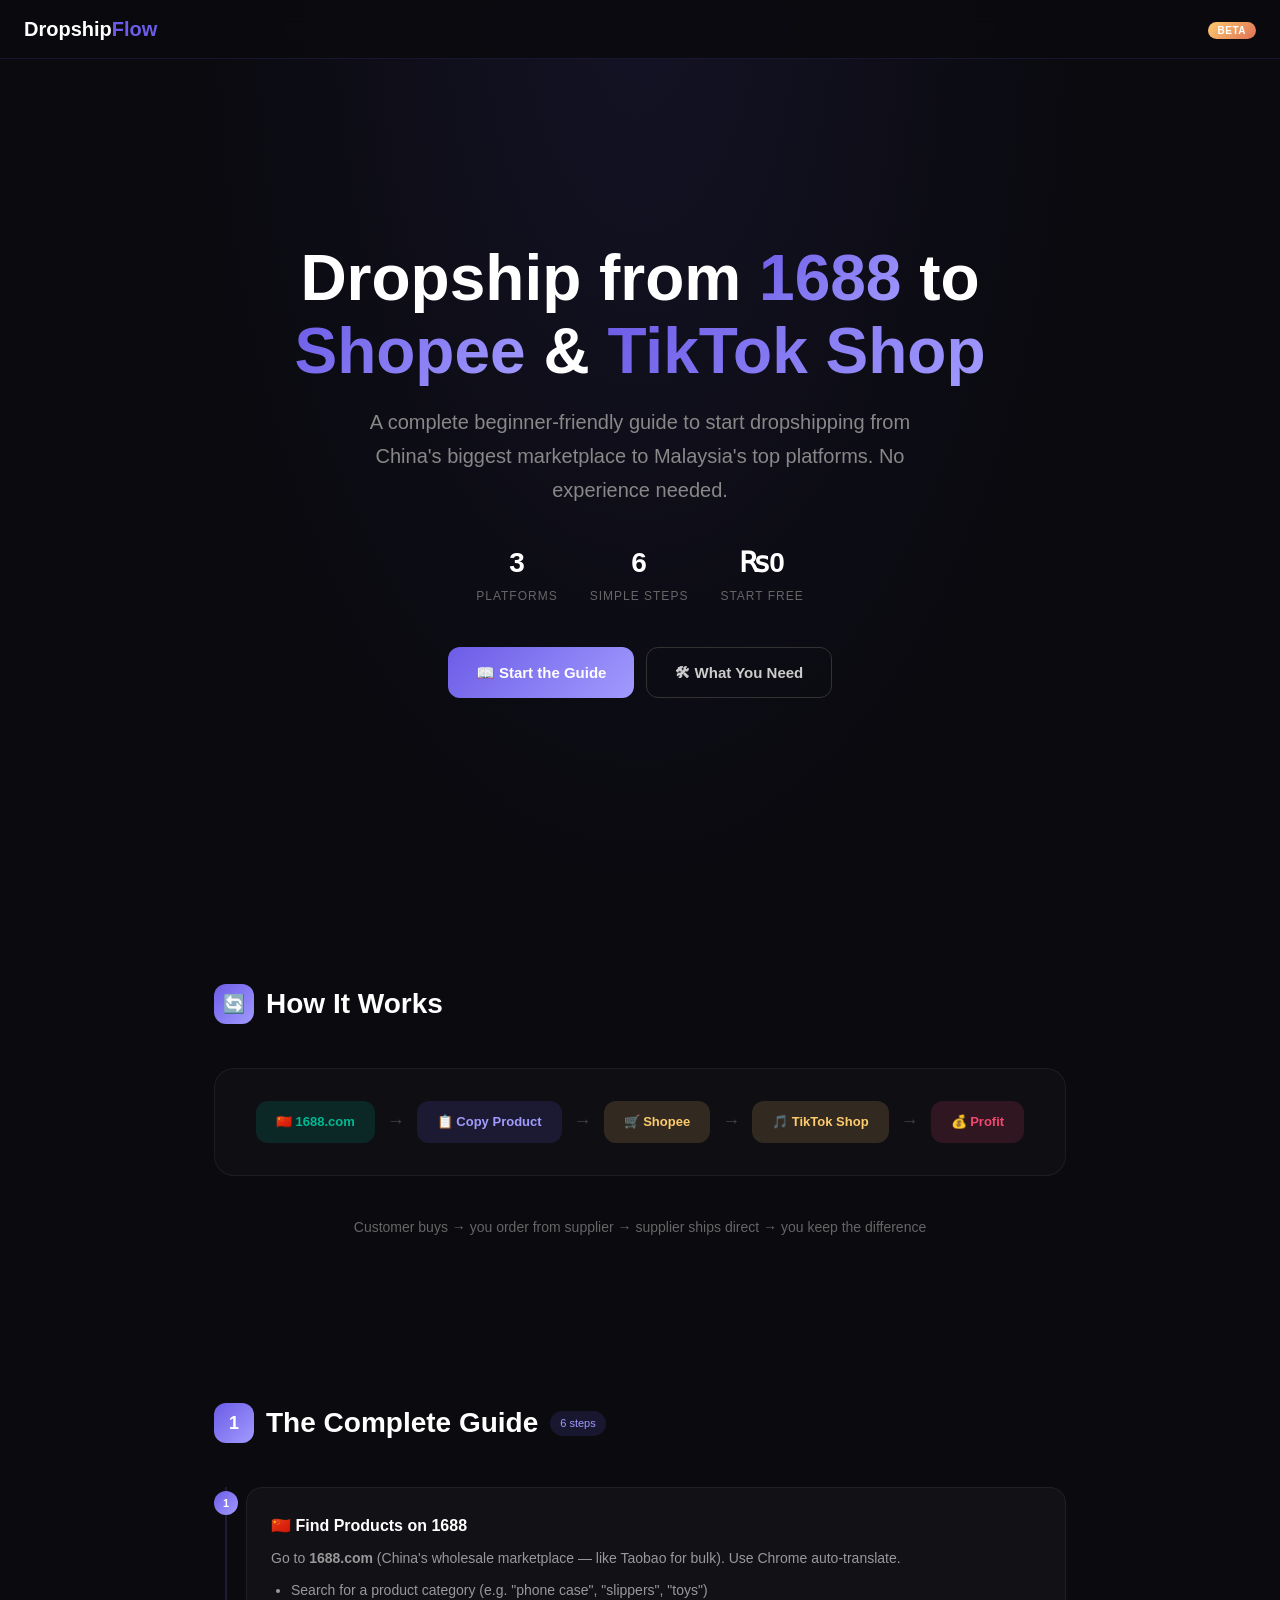
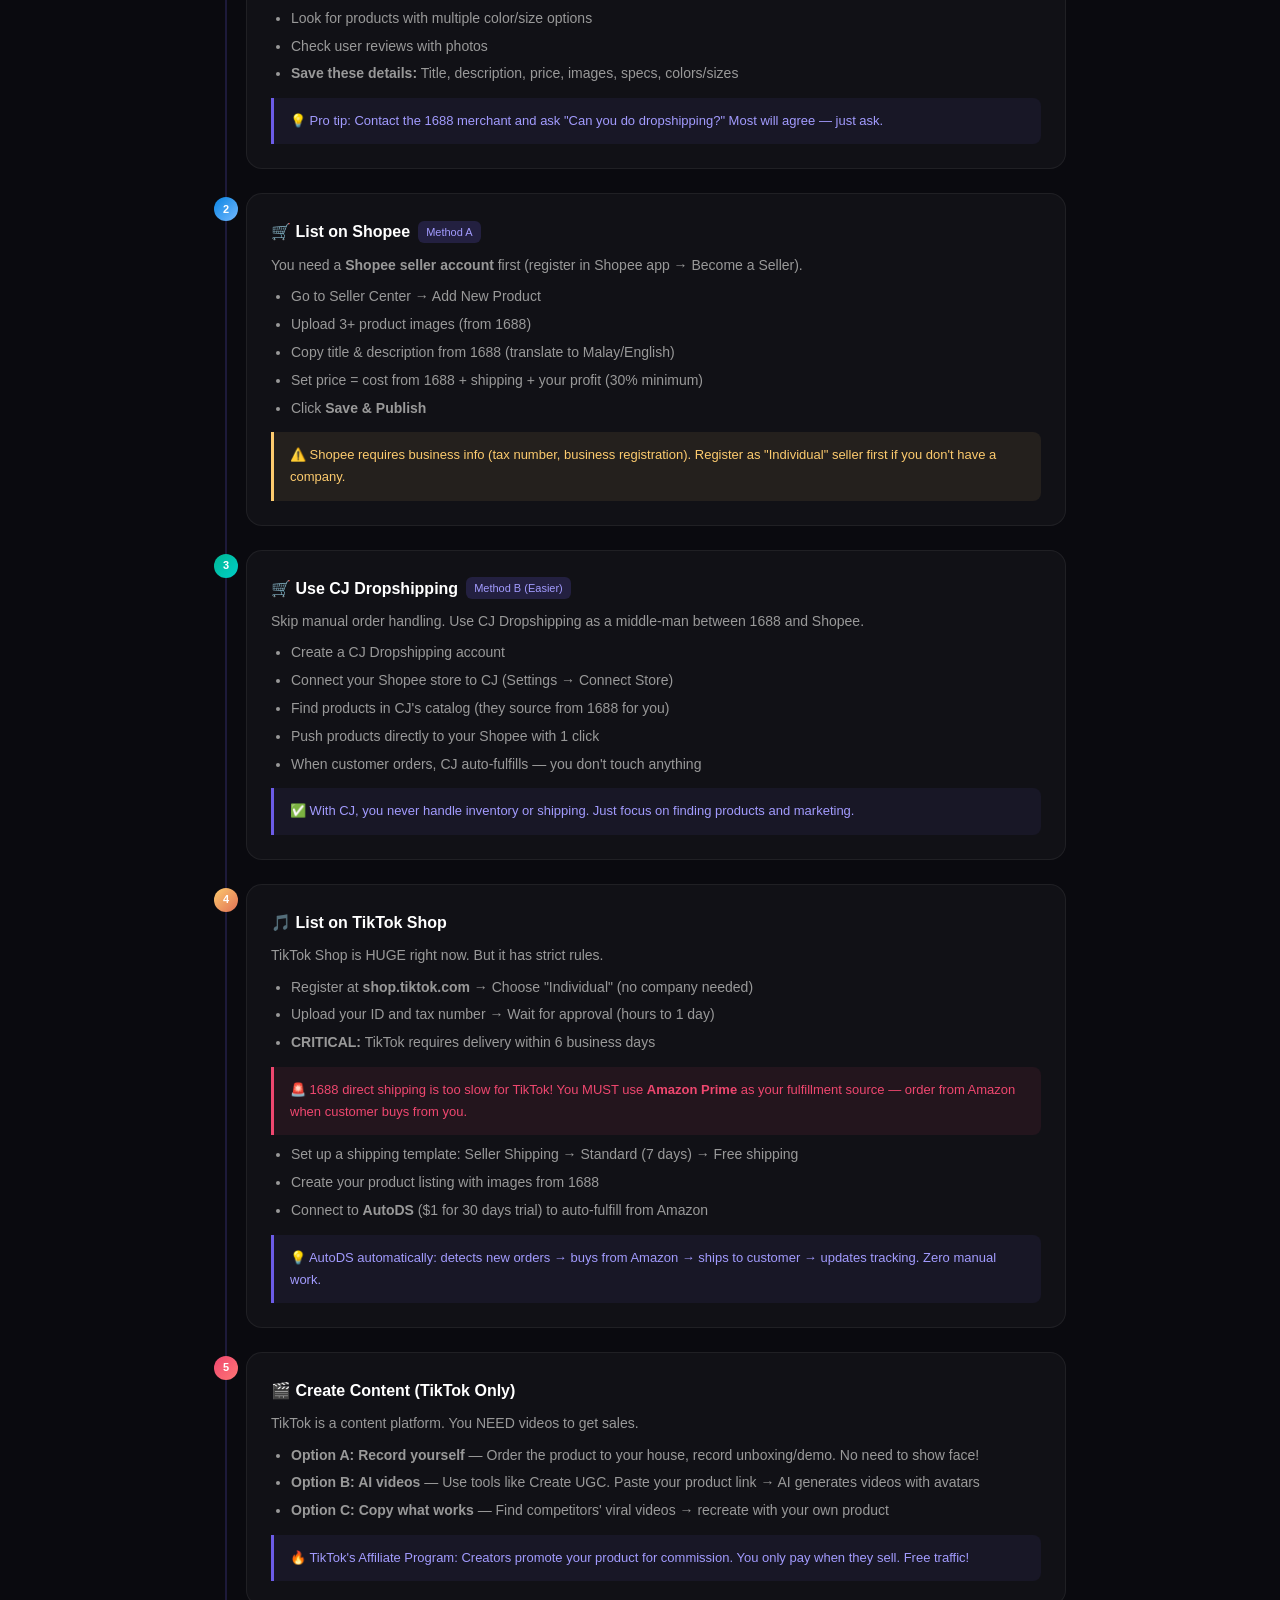
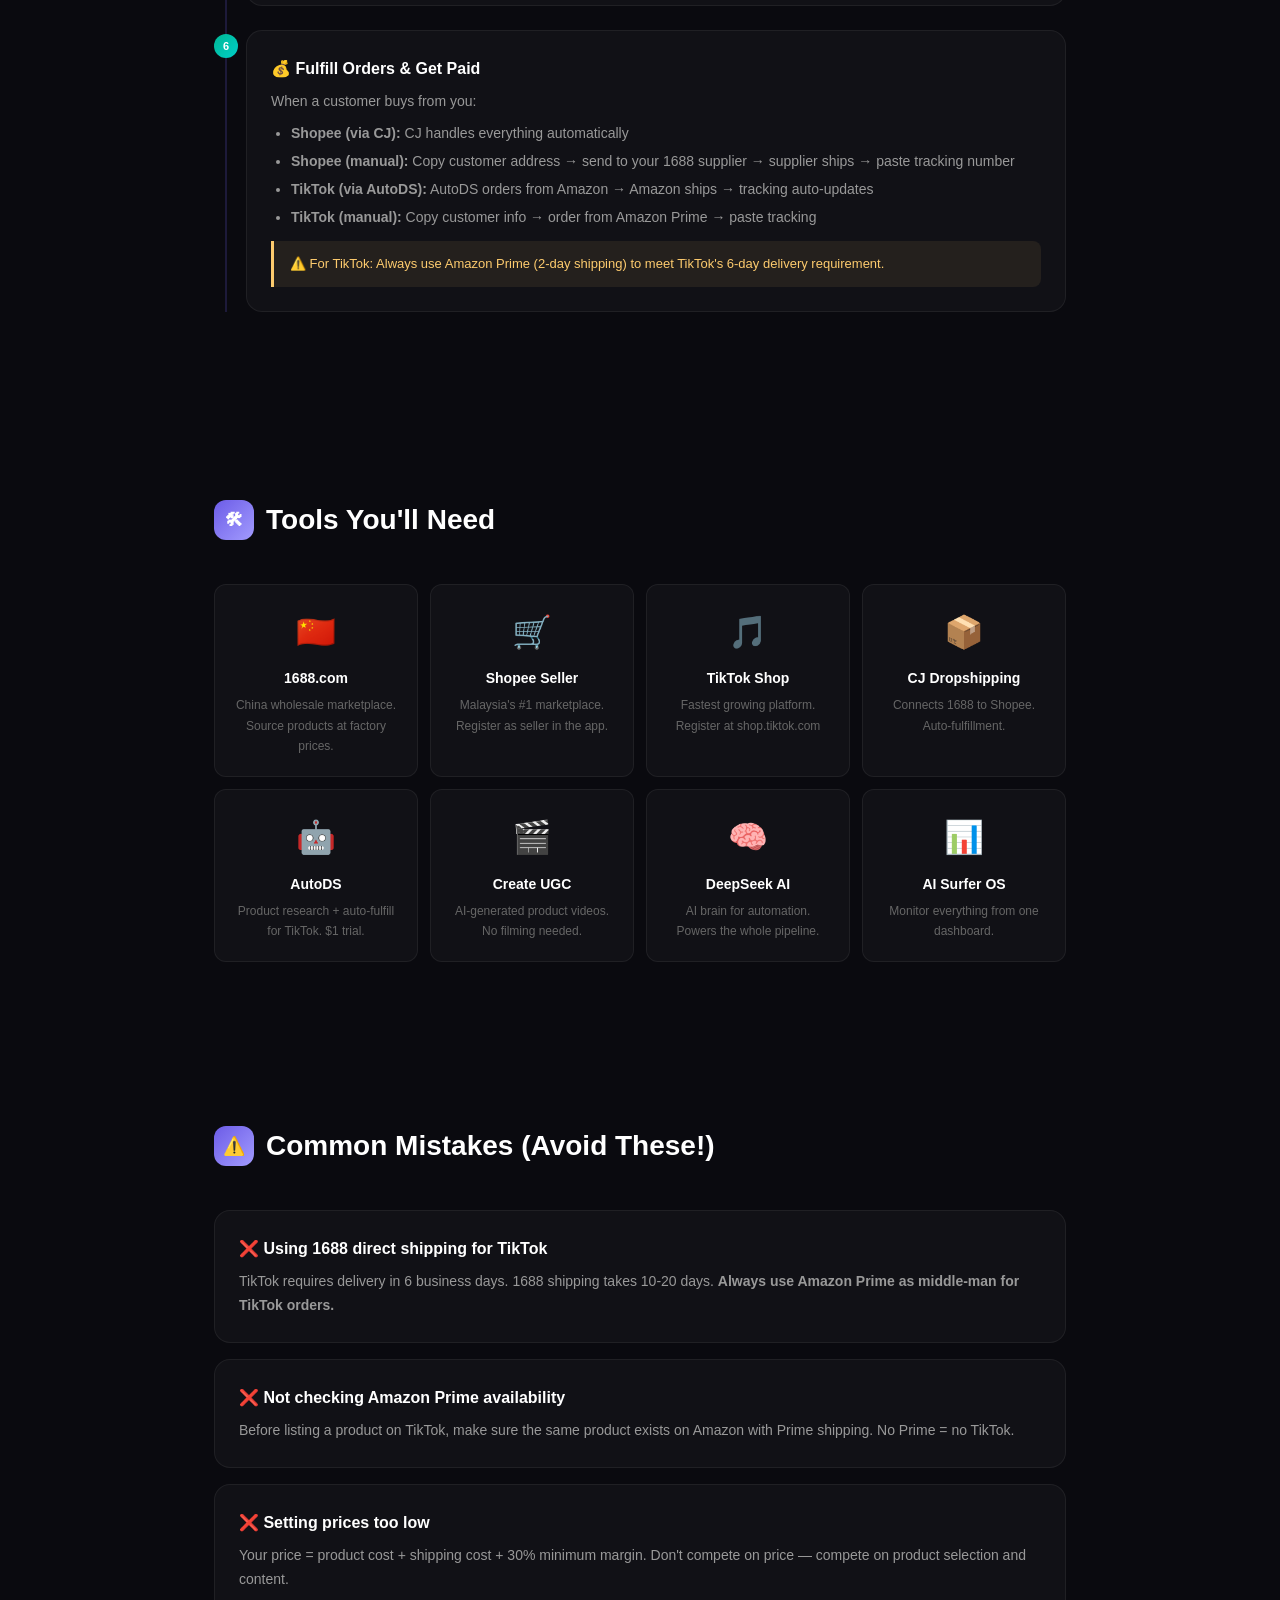
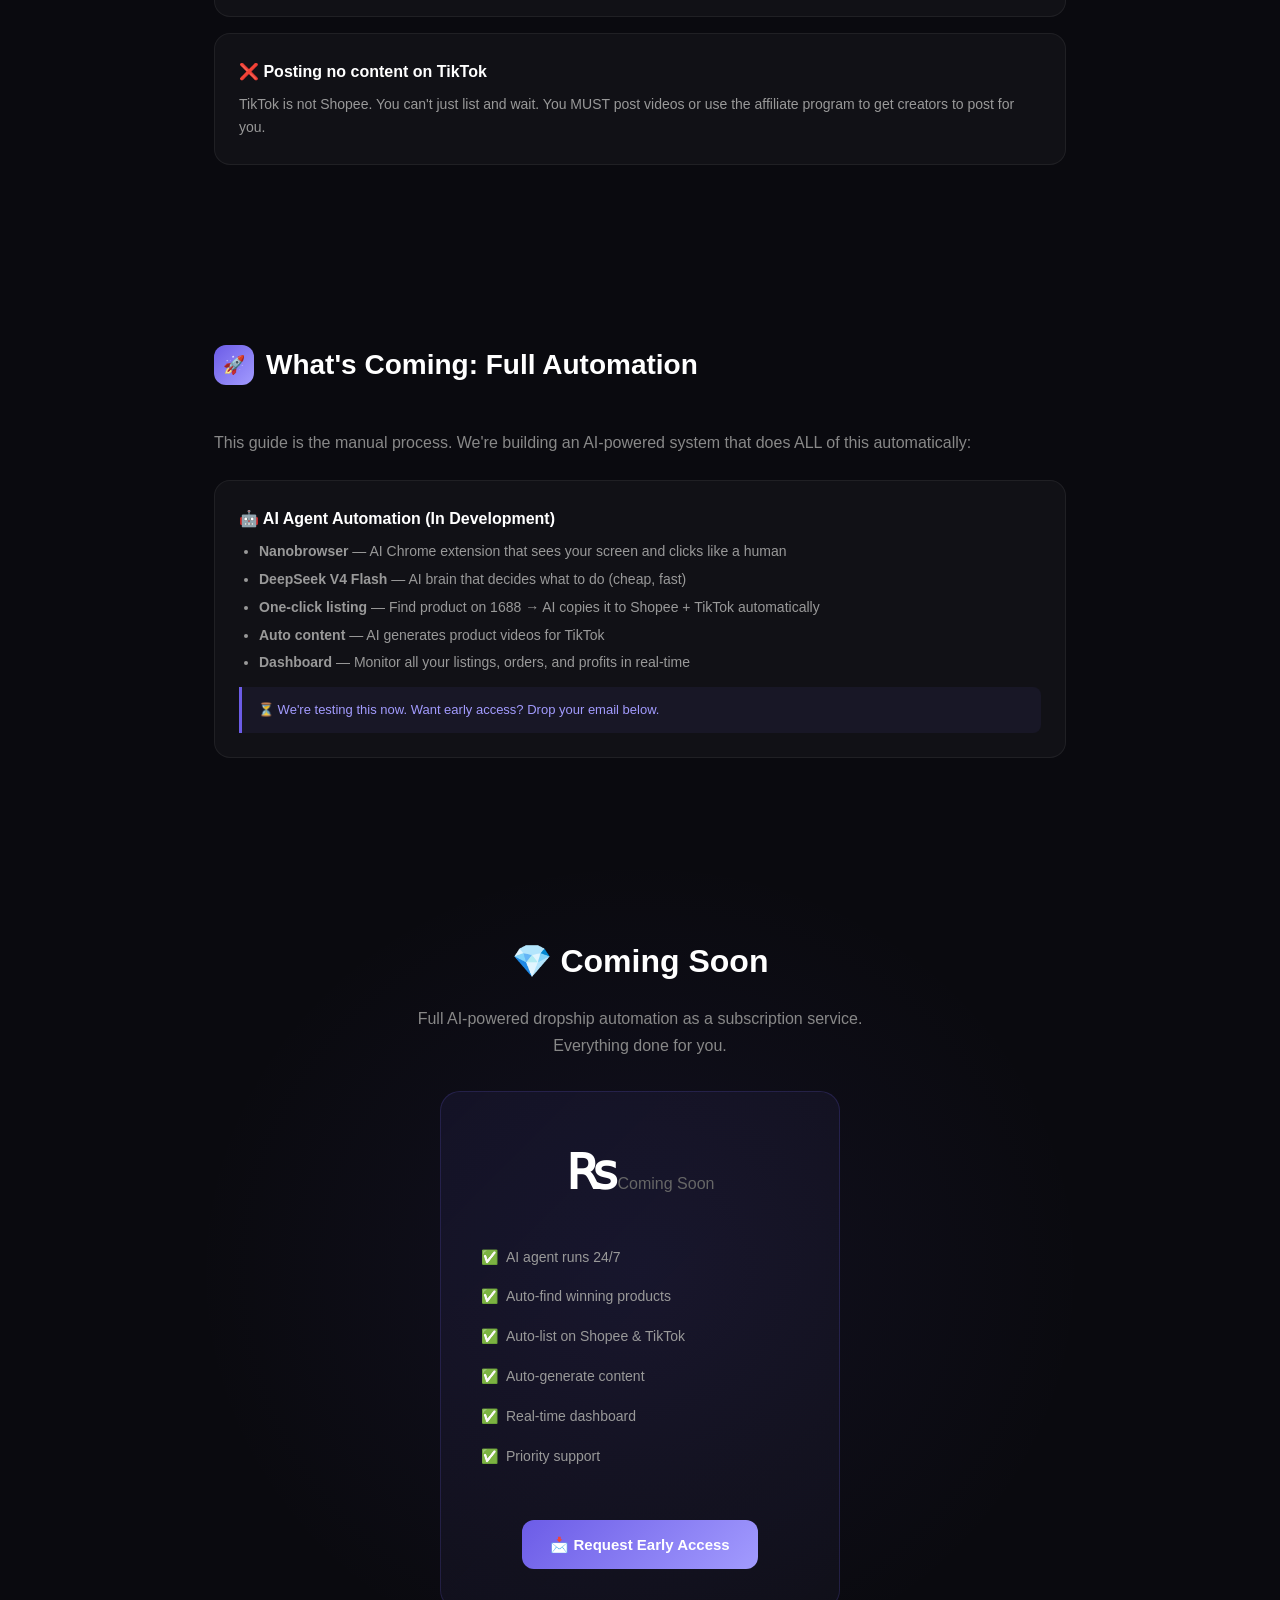
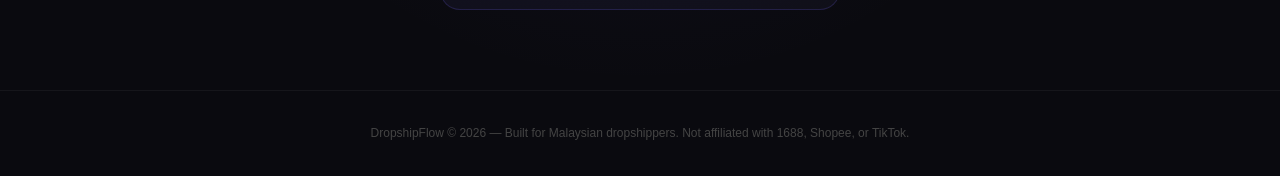
==== dropship/index.html @ fdc16c07 "Add dropship guide page for beginner testers" ====
<!DOCTYPE html>
<html lang="en">
<head>
  <meta charset="UTF-8">
  <meta name="viewport" content="width=device-width, initial-scale=1.0">
  <title>DropshipFlow — 1688 → Shopee → TikTok Guide</title>
  <style>
    /* ── Reset & Base ── */
    *, *::before, *::after { box-sizing: border-box; margin: 0; padding: 0; }
    html { scroll-behavior: smooth; }
    body {
      font-family: -apple-system, BlinkMacSystemFont, 'Segoe UI', Roboto, sans-serif;
      background: #0a0a0f;
      color: #e0e0e0;
      line-height: 1.7;
    }
    a { color: #6c5ce7; text-decoration: none; }
    a:hover { text-decoration: underline; }

    /* ── Navigation ── */
    nav {
      position: fixed; top: 0; left: 0; right: 0; z-index: 100;
      background: rgba(10,10,15,0.9); backdrop-filter: blur(12px);
      border-bottom: 1px solid rgba(108,92,231,0.15);
      padding: 12px 24px; display: flex; align-items: center; justify-content: space-between;
    }
    nav .logo { font-size: 20px; font-weight: 700; color: #fff; }
    nav .logo span { color: #6c5ce7; }
    nav .badge {
      background: linear-gradient(135deg, #6c5ce7, #a29bfe);
      color: #fff; font-size: 10px; padding: 3px 10px; border-radius: 20px;
      font-weight: 600; letter-spacing: 0.5px;
    }
    nav .badge.beta { background: linear-gradient(135deg, #fdcb6e, #e17055); }

    /* ── Hero ── */
    .hero {
      min-height: 100vh; display: flex; flex-direction: column;
      align-items: center; justify-content: center; text-align: center;
      padding: 120px 24px 80px;
      background: radial-gradient(ellipse at top, rgba(108,92,231,0.1) 0%, transparent 70%);
    }
    .hero h1 {
      font-size: clamp(32px, 6vw, 64px); font-weight: 800; color: #fff;
      line-height: 1.15; margin-bottom: 16px;
    }
    .hero h1 span { background: linear-gradient(135deg, #6c5ce7, #a29bfe); -webkit-background-clip: text; -webkit-text-fill-color: transparent; }
    .hero p {
      font-size: clamp(16px, 2vw, 20px); color: #888; max-width: 600px;
      margin-bottom: 32px;
    }
    .hero .stats {
      display: flex; gap: 32px; flex-wrap: wrap; justify-content: center;
      margin-bottom: 40px;
    }
    .hero .stats div { text-align: center; }
    .hero .stats .num { font-size: 28px; font-weight: 700; color: #fff; }
    .hero .stats .lbl { font-size: 12px; color: #666; text-transform: uppercase; letter-spacing: 1px; }
    .hero .btn-group { display: flex; gap: 12px; flex-wrap: wrap; justify-content: center; }
    .btn {
      display: inline-flex; align-items: center; gap: 8px;
      padding: 12px 28px; border-radius: 12px; font-size: 15px; font-weight: 600;
      cursor: pointer; transition: all .3s; border: none; font-family: inherit;
    }
    .btn-primary { background: linear-gradient(135deg, #6c5ce7, #a29bfe); color: #fff; }
    .btn-primary:hover { transform: translateY(-2px); box-shadow: 0 8px 24px rgba(108,92,231,0.3); }
    .btn-outline { background: transparent; border: 1px solid #333; color: #ccc; }
    .btn-outline:hover { border-color: #6c5ce7; color: #fff; }
    .btn-success { background: linear-gradient(135deg, #00b894, #00cec9); color: #fff; }
    .btn-success:hover { transform: translateY(-2px); box-shadow: 0 8px 24px rgba(0,184,148,0.3); }

    /* ── Sections ── */
    section { padding: 80px 24px; max-width: 900px; margin: 0 auto; }
    section h2 {
      font-size: 28px; font-weight: 700; color: #fff; margin-bottom: 40px;
      display: flex; align-items: center; gap: 12px;
    }
    section h2 .num {
      display: inline-flex; align-items: center; justify-content: center;
      width: 40px; height: 40px; border-radius: 12px;
      background: linear-gradient(135deg, #6c5ce7, #a29bfe);
      font-size: 18px; font-weight: 700; color: #fff; flex-shrink: 0;
    }
    section h2 .tag {
      font-size: 11px; padding: 3px 10px; border-radius: 20px;
      background: rgba(108,92,231,0.15); color: #a29bfe; font-weight: 500;
    }

    /* ── Cards ── */
    .card {
      background: rgba(255,255,255,0.03); border: 1px solid rgba(255,255,255,0.06);
      border-radius: 16px; padding: 24px; margin-bottom: 16px;
      transition: all .3s;
    }
    .card:hover { border-color: rgba(108,92,231,0.2); background: rgba(108,92,231,0.04); }
    .card h3 {
      font-size: 16px; font-weight: 600; color: #fff; margin-bottom: 8px;
      display: flex; align-items: center; gap: 8px;
    }
    .card h3 .step { 
      font-size: 11px; padding: 2px 8px; border-radius: 6px;
      background: rgba(108,92,231,0.2); color: #a29bfe; font-weight: 500;
    }
    .card p, .card li { font-size: 14px; color: #999; }
    .card ul { padding-left: 20px; margin-top: 8px; }
    .card ul li { margin-bottom: 4px; }
    .card .highlight {
      background: rgba(108,92,231,0.08); border-left: 3px solid #6c5ce7;
      padding: 12px 16px; border-radius: 0 8px 8px 0; margin-top: 12px;
      font-size: 13px; color: #a29bfe;
    }
    .card .warn {
      background: rgba(253,203,110,0.08); border-left: 3px solid #fdcb6e;
      padding: 12px 16px; border-radius: 0 8px 8px 0; margin-top: 12px;
      font-size: 13px; color: #fdcb6e;
    }
    .card .critical {
      background: rgba(239,71,111,0.08); border-left: 3px solid #ef476f;
      padding: 12px 16px; border-radius: 0 8px 8px 0; margin-top: 12px;
      font-size: 13px; color: #ef476f;
    }

    /* ── Flow Diagram ── */
    .flow {
      display: flex; align-items: center; justify-content: center;
      gap: 12px; flex-wrap: wrap; margin: 40px 0;
      padding: 32px; background: rgba(255,255,255,0.02);
      border: 1px solid rgba(255,255,255,0.06); border-radius: 20px;
    }
    .flow .node {
      padding: 10px 20px; border-radius: 12px; font-size: 13px; font-weight: 600;
      text-align: center; min-width: 80px;
    }
    .flow .node.source { background: rgba(0,184,148,0.15); color: #00b894; }
    .flow .node.process { background: rgba(108,92,231,0.15); color: #a29bfe; }
    .flow .node.dest { background: rgba(253,203,110,0.15); color: #fdcb6e; }
    .flow .node.pay { background: rgba(239,71,111,0.15); color: #ef476f; }
    .flow .arrow { color: #444; font-size: 18px; }

    /* ── Tool Grid ── */
    .tool-grid { display: grid; grid-template-columns: repeat(auto-fit, minmax(200px, 1fr)); gap: 12px; }
    .tool-card {
      background: rgba(255,255,255,0.03); border: 1px solid rgba(255,255,255,0.06);
      border-radius: 12px; padding: 20px; text-align: center; transition: all .3s;
    }
    .tool-card:hover { border-color: rgba(108,92,231,0.3); transform: translateY(-2px); }
    .tool-card .emoji { font-size: 32px; margin-bottom: 8px; }
    .tool-card h4 { font-size: 14px; font-weight: 600; color: #fff; margin-bottom: 4px; }
    .tool-card p { font-size: 12px; color: #666; }

    /* ── Steps Timeline ── */
    .timeline { position: relative; padding-left: 32px; }
    .timeline::before {
      content: ''; position: absolute; left: 11px; top: 0; bottom: 0;
      width: 2px; background: rgba(108,92,231,0.2);
    }
    .tl-item { position: relative; margin-bottom: 24px; }
    .tl-item .dot {
      position: absolute; left: -32px; top: 4px;
      width: 24px; height: 24px; border-radius: 50%;
      background: linear-gradient(135deg, #6c5ce7, #a29bfe);
      display: flex; align-items: center; justify-content: center;
      font-size: 11px; color: #fff; font-weight: 700;
    }
    .tl-item .dot.blue { background: linear-gradient(135deg, #0984e3, #74b9ff); }
    .tl-item .dot.green { background: linear-gradient(135deg, #00b894, #00cec9); }
    .tl-item .dot.orange { background: linear-gradient(135deg, #fdcb6e, #e17055); }
    .tl-item .dot.red { background: linear-gradient(135deg, #ef476f, #ff7675); }

    /* ── Price Table ── */
    .price-card {
      background: linear-gradient(135deg, rgba(108,92,231,0.08), rgba(162,155,254,0.04));
      border: 1px solid rgba(108,92,231,0.2); border-radius: 20px;
      padding: 40px; text-align: center; max-width: 400px; margin: 0 auto;
    }
    .price-card .price { font-size: 48px; font-weight: 800; color: #fff; }
    .price-card .price span { font-size: 16px; color: #666; font-weight: 400; }
    .price-card ul { text-align: left; margin-top: 24px; list-style: none; }
    .price-card ul li { padding: 8px 0; font-size: 14px; color: #999; display: flex; align-items: center; gap: 8px; }
    .price-card ul li::before { content: '✅'; }

    /* ── CTA ── */
    .cta-section {
      text-align: center; padding: 80px 24px;
      background: radial-gradient(ellipse at center, rgba(108,92,231,0.08) 0%, transparent 70%);
    }
    .cta-section h2 { font-size: 32px; font-weight: 700; color: #fff; margin-bottom: 16px; justify-content: center; }
    .cta-section p { color: #888; max-width: 500px; margin: 0 auto 32px; }

    /* ── Footer ── */
    footer {
      text-align: center; padding: 32px; font-size: 12px; color: #444;
      border-top: 1px solid rgba(255,255,255,0.05);
    }

    /* ── Responsive ── */
    @media (max-width: 600px) {
      .flow { flex-direction: column; }
      .flow .arrow { transform: rotate(90deg); }
      section { padding: 40px 16px; }
      .hero { padding: 100px 16px 60px; }
      .price-card { padding: 24px; }
    }

    /* ── Scrollbar ── */
    ::-webkit-scrollbar { width: 6px; }
    ::-webkit-scrollbar-track { background: #0a0a0f; }
    ::-webkit-scrollbar-thumb { background: #333; border-radius: 3px; }
  </style>
</head>
<body>

<!-- ═══ Navigation ═══ -->
<nav>
  <div class="logo">Dropship<span>Flow</span></div>
  <div>
    <span class="badge beta">BETA</span>
  </div>
</nav>

<!-- ═══ Hero ═══ -->
<section class="hero">
  <h1>Dropship from <span>1688</span> to<br><span>Shopee</span> &amp; <span>TikTok Shop</span></h1>
  <p>A complete beginner-friendly guide to start dropshipping from China's biggest marketplace to Malaysia's top platforms. No experience needed.</p>
  <div class="stats">
    <div><div class="num">3</div><div class="lbl">Platforms</div></div>
    <div><div class="num">6</div><div class="lbl">Simple Steps</div></div>
    <div><div class="num">₨0</div><div class="lbl">Start Free</div></div>
  </div>
  <div class="btn-group">
    <a href="#guide" class="btn btn-primary">📖 Start the Guide</a>
    <a href="#tools" class="btn btn-outline">🛠 What You Need</a>
  </div>
</section>

<!-- ═══ How It Works (Flow) ═══ -->
<section id="how">
  <h2><span class="num">🔄</span> How It Works</h2>
  <div class="flow">
    <div class="node source">🇨🇳 1688.com</div>
    <div class="arrow">→</div>
    <div class="node process">📋 Copy Product</div>
    <div class="arrow">→</div>
    <div class="node dest">🛒 Shopee</div>
    <div class="arrow">→</div>
    <div class="node dest">🎵 TikTok Shop</div>
    <div class="arrow">→</div>
    <div class="node pay">💰 Profit</div>
  </div>
  <p style="text-align:center;color:#666;font-size:14px;">Customer buys → you order from supplier → supplier ships direct → you keep the difference</p>
</section>

<!-- ═══ The Guide ═══ -->
<section id="guide">
  <h2><span class="num">1</span> The Complete Guide <span class="tag">6 steps</span></h2>

  <div class="timeline">

    <!-- Step 1 -->
    <div class="tl-item">
      <div class="dot">1</div>
      <div class="card">
        <h3>🇨🇳 Find Products on 1688</h3>
        <p>Go to <strong>1688.com</strong> (China's wholesale marketplace — like Taobao for bulk). Use Chrome auto-translate.</p>
        <ul>
          <li>Search for a product category (e.g. "phone case", "slippers", "toys")</li>
          <li>Look for products with multiple color/size options</li>
          <li>Check user reviews with photos</li>
          <li><strong>Save these details:</strong> Title, description, price, images, specs, colors/sizes</li>
        </ul>
        <div class="highlight">💡 Pro tip: Contact the 1688 merchant and ask "Can you do dropshipping?" Most will agree — just ask.</div>
      </div>
    </div>

    <!-- Step 2 -->
    <div class="tl-item">
      <div class="dot blue">2</div>
      <div class="card">
        <h3>🛒 List on Shopee <span class="step">Method A</span></h3>
        <p>You need a <strong>Shopee seller account</strong> first (register in Shopee app → Become a Seller).</p>
        <ul>
          <li>Go to Seller Center → Add New Product</li>
          <li>Upload 3+ product images (from 1688)</li>
          <li>Copy title &amp; description from 1688 (translate to Malay/English)</li>
          <li>Set price = cost from 1688 + shipping + your profit (30% minimum)</li>
          <li>Click <strong>Save &amp; Publish</strong></li>
        </ul>
        <div class="warn">⚠️ Shopee requires business info (tax number, business registration). Register as "Individual" seller first if you don't have a company.</div>
      </div>
    </div>

    <!-- Step 2B -->
    <div class="tl-item">
      <div class="dot green">3</div>
      <div class="card">
        <h3>🛒 Use CJ Dropshipping <span class="step">Method B (Easier)</span></h3>
        <p>Skip manual order handling. Use CJ Dropshipping as a middle-man between 1688 and Shopee.</p>
        <ul>
          <li>Create a CJ Dropshipping account</li>
          <li>Connect your Shopee store to CJ (Settings → Connect Store)</li>
          <li>Find products in CJ's catalog (they source from 1688 for you)</li>
          <li>Push products directly to your Shopee with 1 click</li>
          <li>When customer orders, CJ auto-fulfills — you don't touch anything</li>
        </ul>
        <div class="highlight">✅ With CJ, you never handle inventory or shipping. Just focus on finding products and marketing.</div>
      </div>
    </div>

    <!-- Step 3 -->
    <div class="tl-item">
      <div class="dot orange">4</div>
      <div class="card">
        <h3>🎵 List on TikTok Shop</h3>
        <p>TikTok Shop is HUGE right now. But it has strict rules.</p>
        <ul>
          <li>Register at <strong>shop.tiktok.com</strong> → Choose "Individual" (no company needed)</li>
          <li>Upload your ID and tax number → Wait for approval (hours to 1 day)</li>
          <li><strong>CRITICAL:</strong> TikTok requires delivery within 6 business days</li>
        </ul>
        <div class="critical">🚨 1688 direct shipping is too slow for TikTok! You MUST use <strong>Amazon Prime</strong> as your fulfillment source — order from Amazon when customer buys from you.</div>
        <ul>
          <li>Set up a shipping template: Seller Shipping → Standard (7 days) → Free shipping</li>
          <li>Create your product listing with images from 1688</li>
          <li>Connect to <strong>AutoDS</strong> ($1 for 30 days trial) to auto-fulfill from Amazon</li>
        </ul>
        <div class="highlight">💡 AutoDS automatically: detects new orders → buys from Amazon → ships to customer → updates tracking. Zero manual work.</div>
      </div>
    </div>

    <!-- Step 4 -->
    <div class="tl-item">
      <div class="dot red">5</div>
      <div class="card">
        <h3>🎬 Create Content (TikTok Only)</h3>
        <p>TikTok is a content platform. You NEED videos to get sales.</p>
        <ul>
          <li><strong>Option A: Record yourself</strong> — Order the product to your house, record unboxing/demo. No need to show face!</li>
          <li><strong>Option B: AI videos</strong> — Use tools like Create UGC. Paste your product link → AI generates videos with avatars</li>
          <li><strong>Option C: Copy what works</strong> — Find competitors' viral videos → recreate with your own product</li>
        </ul>
        <div class="highlight">🔥 TikTok's Affiliate Program: Creators promote your product for commission. You only pay when they sell. Free traffic!</div>
      </div>
    </div>

    <!-- Step 5 -->
    <div class="tl-item">
      <div class="dot green">6</div>
      <div class="card">
        <h3>💰 Fulfill Orders &amp; Get Paid</h3>
        <p>When a customer buys from you:</p>
        <ul>
          <li><strong>Shopee (via CJ):</strong> CJ handles everything automatically</li>
          <li><strong>Shopee (manual):</strong> Copy customer address → send to your 1688 supplier → supplier ships → paste tracking number</li>
          <li><strong>TikTok (via AutoDS):</strong> AutoDS orders from Amazon → Amazon ships → tracking auto-updates</li>
          <li><strong>TikTok (manual):</strong> Copy customer info → order from Amazon Prime → paste tracking</li>
        </ul>
        <div class="warn">⚠️ For TikTok: Always use Amazon Prime (2-day shipping) to meet TikTok's 6-day delivery requirement.</div>
      </div>
    </div>

  </div>
</section>

<!-- ═══ Tools ═══ -->
<section id="tools">
  <h2><span class="num">🛠</span> Tools You'll Need</h2>
  <div class="tool-grid">
    <div class="tool-card">
      <div class="emoji">🇨🇳</div>
      <h4>1688.com</h4>
      <p>China wholesale marketplace. Source products at factory prices.</p>
    </div>
    <div class="tool-card">
      <div class="emoji">🛒</div>
      <h4>Shopee Seller</h4>
      <p>Malaysia's #1 marketplace. Register as seller in the app.</p>
    </div>
    <div class="tool-card">
      <div class="emoji">🎵</div>
      <h4>TikTok Shop</h4>
      <p>Fastest growing platform. Register at shop.tiktok.com</p>
    </div>
    <div class="tool-card">
      <div class="emoji">📦</div>
      <h4>CJ Dropshipping</h4>
      <p>Connects 1688 to Shopee. Auto-fulfillment.</p>
    </div>
    <div class="tool-card">
      <div class="emoji">🤖</div>
      <h4>AutoDS</h4>
      <p>Product research + auto-fulfill for TikTok. $1 trial.</p>
    </div>
    <div class="tool-card">
      <div class="emoji">🎬</div>
      <h4>Create UGC</h4>
      <p>AI-generated product videos. No filming needed.</p>
    </div>
    <div class="tool-card">
      <div class="emoji">🧠</div>
      <h4>DeepSeek AI</h4>
      <p>AI brain for automation. Powers the whole pipeline.</p>
    </div>
    <div class="tool-card">
      <div class="emoji">📊</div>
      <h4>AI Surfer OS</h4>
      <p>Monitor everything from one dashboard.</p>
    </div>
  </div>
</section>

<!-- ═══ Common Mistakes ═══ -->
<section>
  <h2><span class="num">⚠️</span> Common Mistakes (Avoid These!)</h2>
  
  <div class="card">
    <h3>❌ Using 1688 direct shipping for TikTok</h3>
    <p>TikTok requires delivery in 6 business days. 1688 shipping takes 10-20 days. <strong>Always use Amazon Prime as middle-man for TikTok orders.</strong></p>
  </div>
  <div class="card">
    <h3>❌ Not checking Amazon Prime availability</h3>
    <p>Before listing a product on TikTok, make sure the same product exists on Amazon with Prime shipping. No Prime = no TikTok.</p>
  </div>
  <div class="card">
    <h3>❌ Setting prices too low</h3>
    <p>Your price = product cost + shipping cost + 30% minimum margin. Don't compete on price — compete on product selection and content.</p>
  </div>
  <div class="card">
    <h3>❌ Posting no content on TikTok</h3>
    <p>TikTok is not Shopee. You can't just list and wait. You MUST post videos or use the affiliate program to get creators to post for you.</p>
  </div>
</section>

<!-- ═══ What's Next (SaaS Vision) ═══ -->
<section id="saas">
  <h2><span class="num">🚀</span> What's Coming: Full Automation</h2>
  <p style="color:#888;margin-bottom:24px;">This guide is the manual process. We're building an AI-powered system that does ALL of this automatically:</p>
  
  <div class="card">
    <h3>🤖 AI Agent Automation (In Development)</h3>
    <ul>
      <li><strong>Nanobrowser</strong> — AI Chrome extension that sees your screen and clicks like a human</li>
      <li><strong>DeepSeek V4 Flash</strong> — AI brain that decides what to do (cheap, fast)</li>
      <li><strong>One-click listing</strong> — Find product on 1688 → AI copies it to Shopee + TikTok automatically</li>
      <li><strong>Auto content</strong> — AI generates product videos for TikTok</li>
      <li><strong>Dashboard</strong> — Monitor all your listings, orders, and profits in real-time</li>
    </ul>
    <div class="highlight">⏳ We're testing this now. Want early access? Drop your email below.</div>
  </div>
</section>

<!-- ═══ Coming Soon / Pricing ═══ -->
<section class="cta-section" id="pricing">
  <h2>💎 Coming Soon</h2>
  <p>Full AI-powered dropship automation as a subscription service. Everything done for you.</p>
  
  <div class="price-card">
    <div class="price">₨<span>Coming Soon</span></div>
    <ul>
      <li>AI agent runs 24/7</li>
      <li>Auto-find winning products</li>
      <li>Auto-list on Shopee &amp; TikTok</li>
      <li>Auto-generate content</li>
      <li>Real-time dashboard</li>
      <li>Priority support</li>
    </ul>
    <br>
    <a href="mailto:antkkds@gmail.com?subject=Early%20Access%20-%20DropshipFlow" class="btn btn-primary" style="margin-top:16px;">📩 Request Early Access</a>
  </div>
</section>

<!-- ═══ Footer ═══ -->
<footer>
  <p>DropshipFlow &copy; 2026 — Built for Malaysian dropshippers. Not affiliated with 1688, Shopee, or TikTok.</p>
</footer>

</body>
</html>
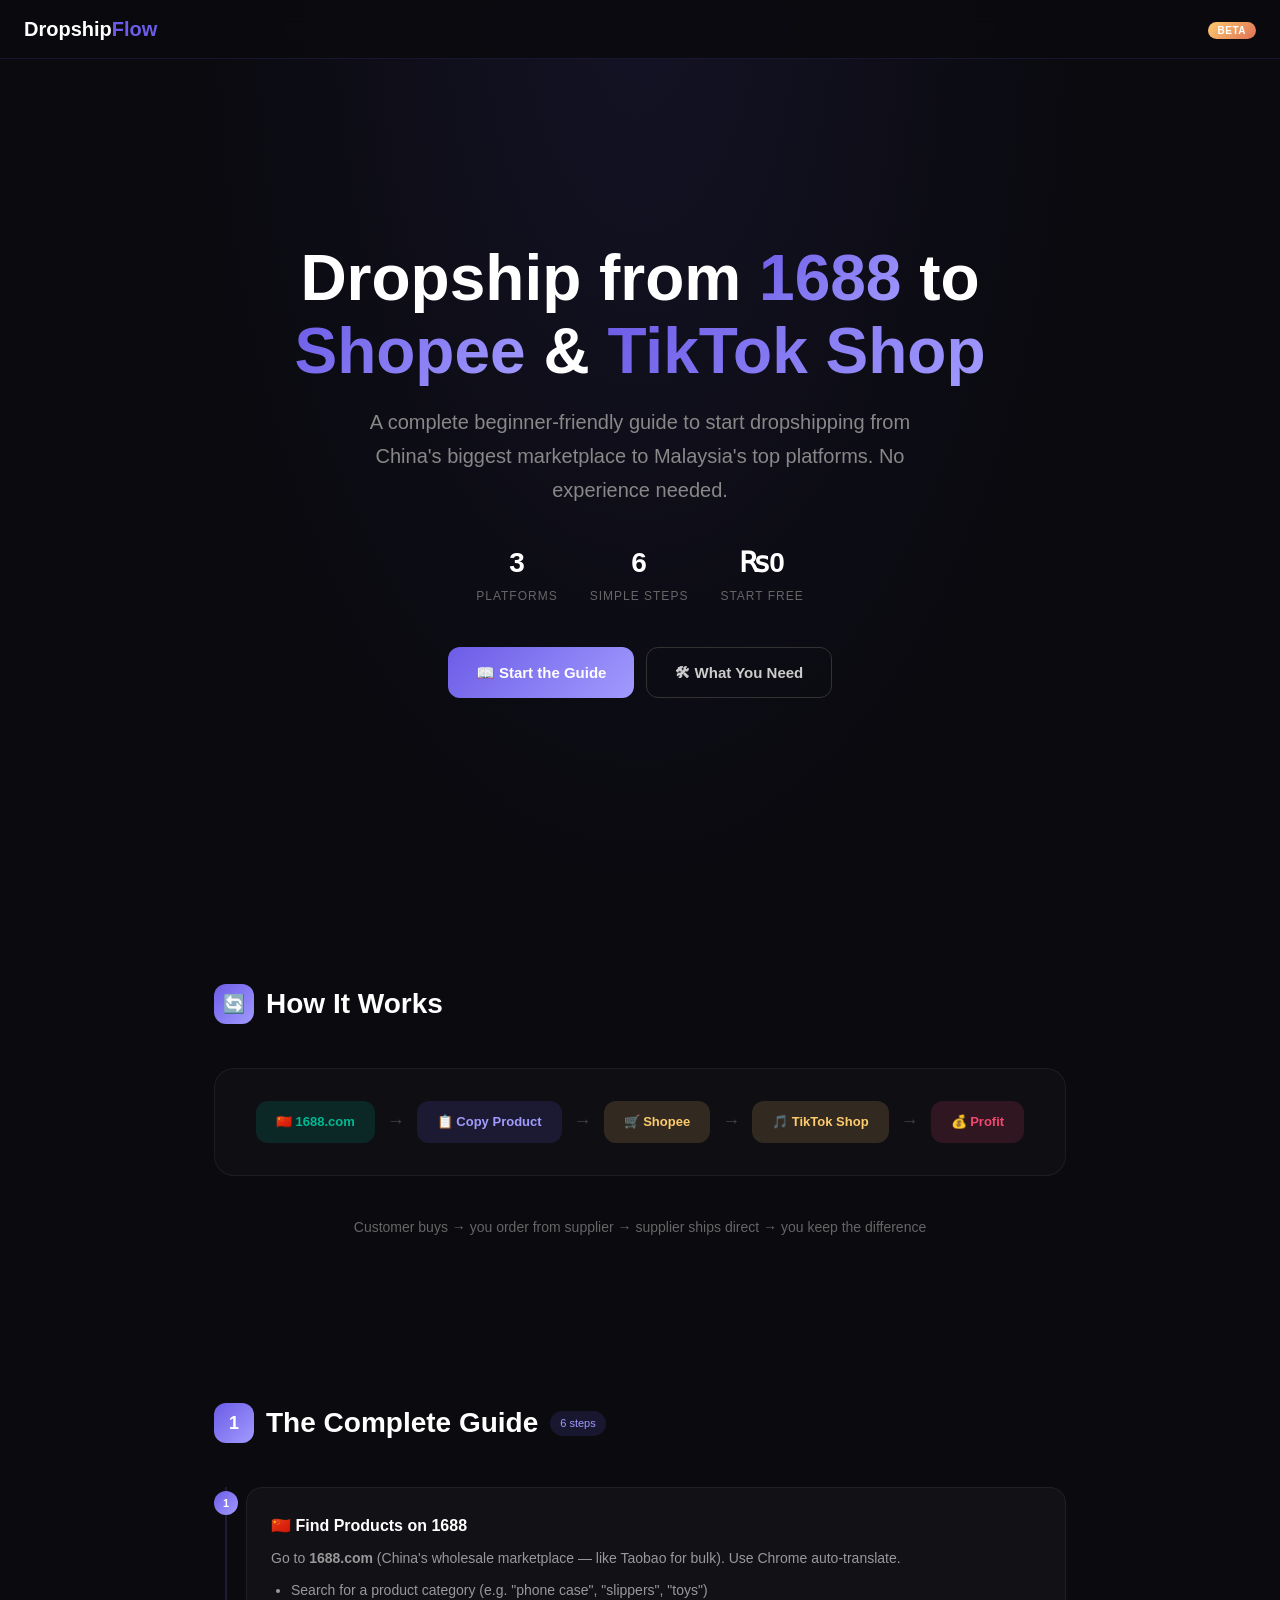
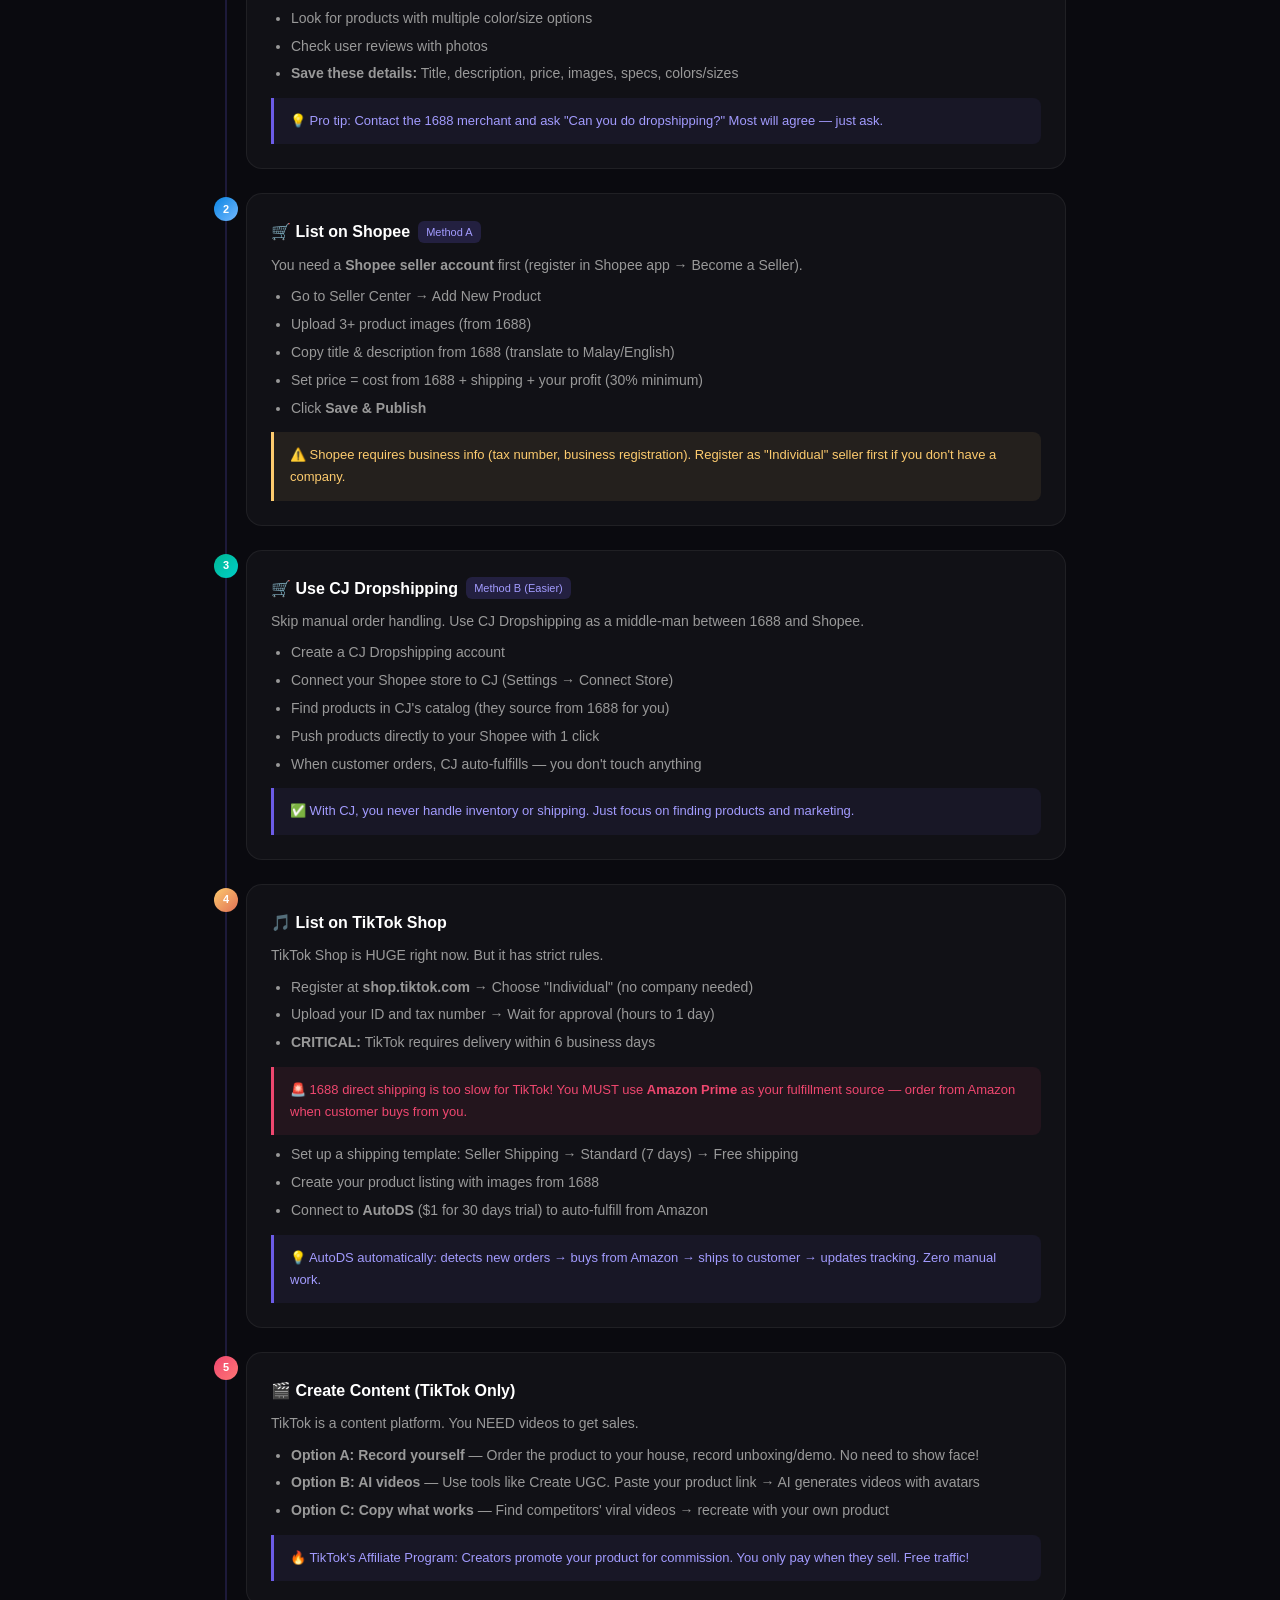
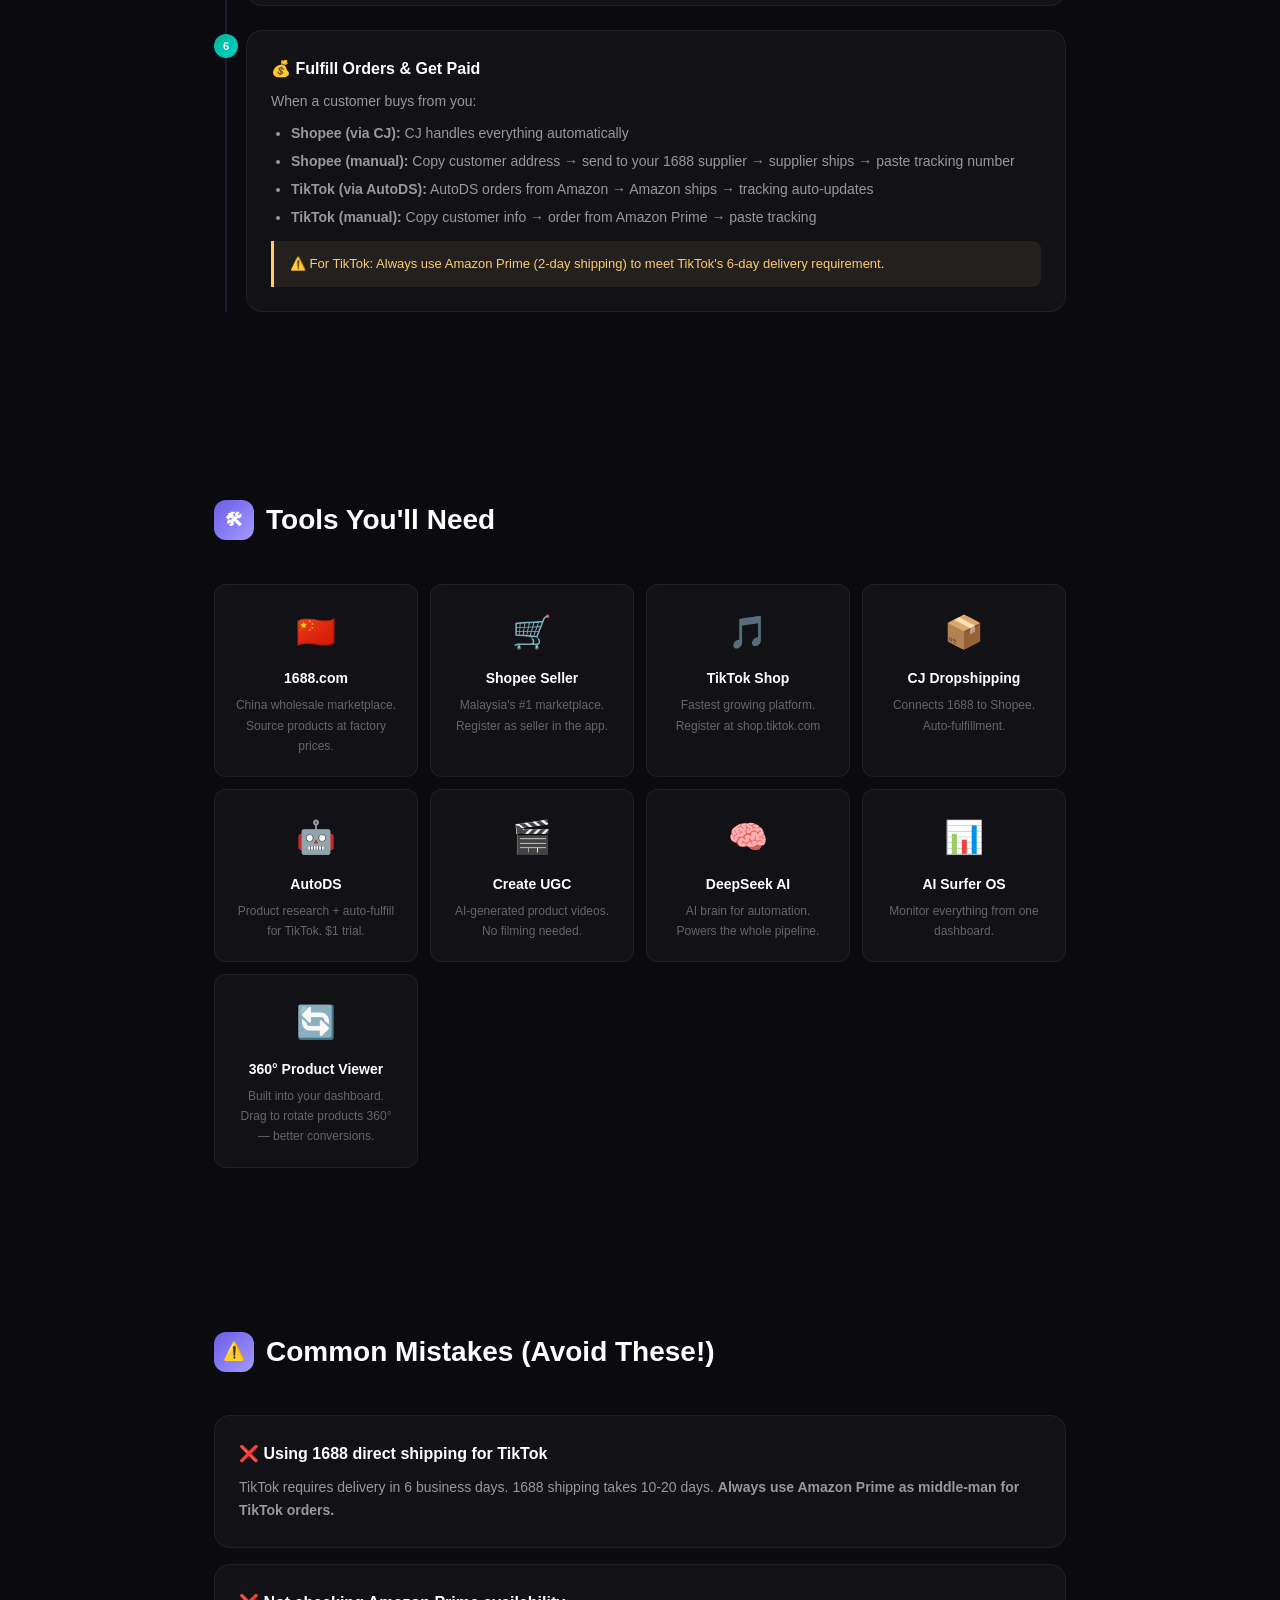
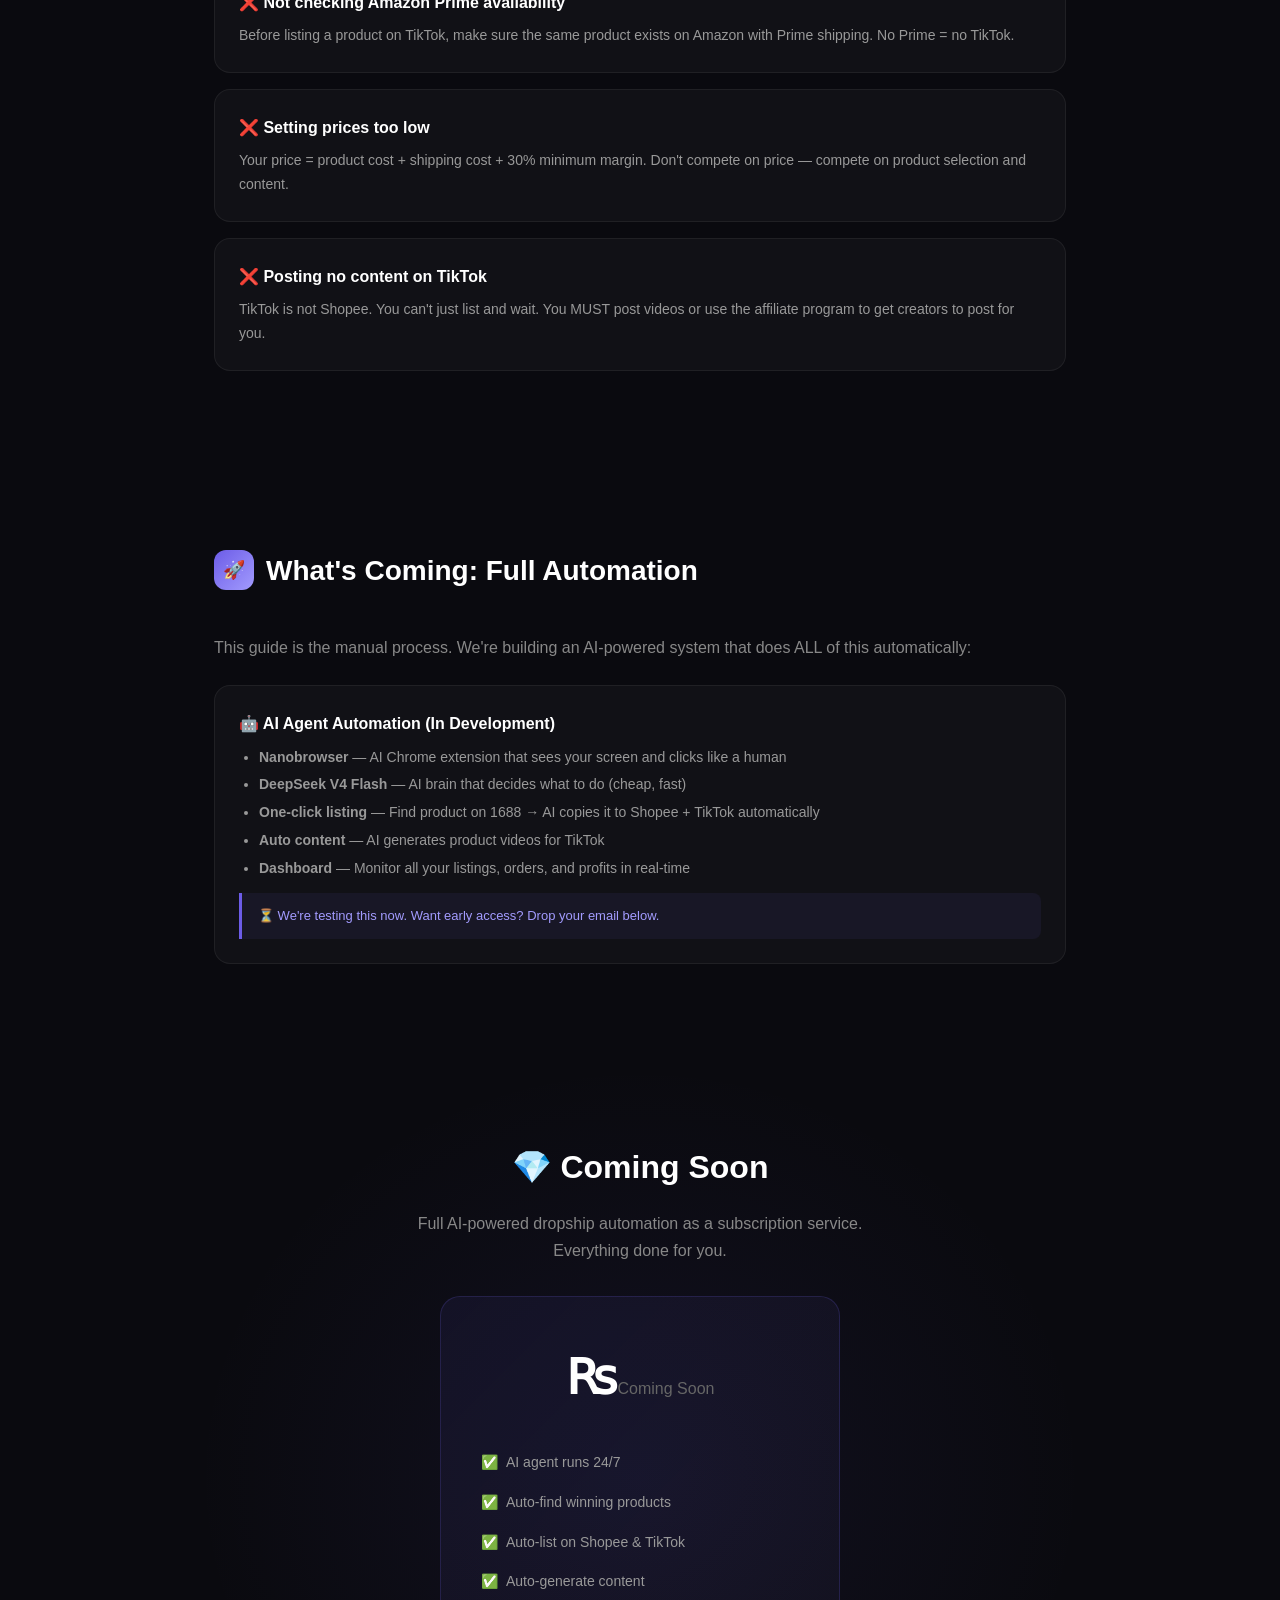
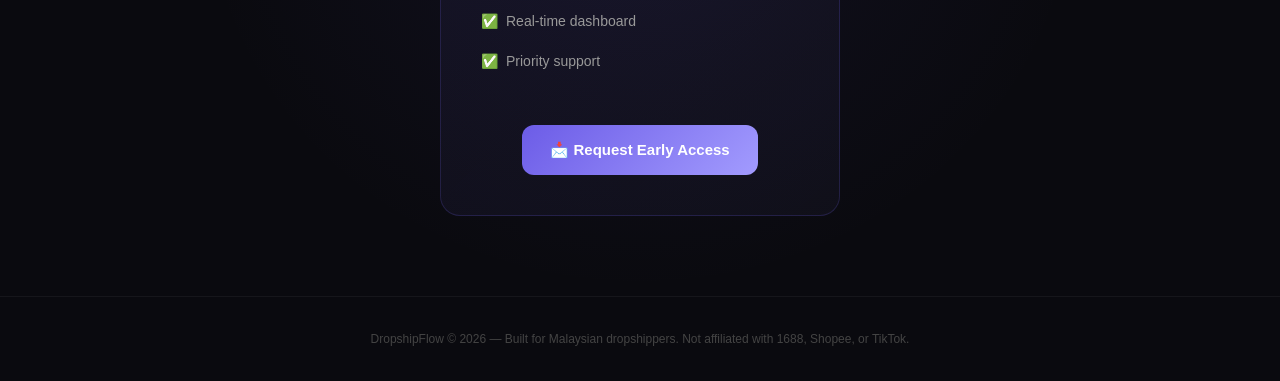
==== commit d8966d78: "Add 360 product viewer tool card" ====
--- a/dropship/index.html
+++ b/dropship/index.html
@@ -404,6 +404,11 @@
       <div class="emoji">📊</div>
       <h4>AI Surfer OS</h4>
       <p>Monitor everything from one dashboard.</p>
+    </div>
+    <div class="tool-card">
+      <div class="emoji">🔄</div>
+      <h4>360° Product Viewer</h4>
+      <p>Built into your dashboard. Drag to rotate products 360° — better conversions.</p>
     </div>
   </div>
 </section>
